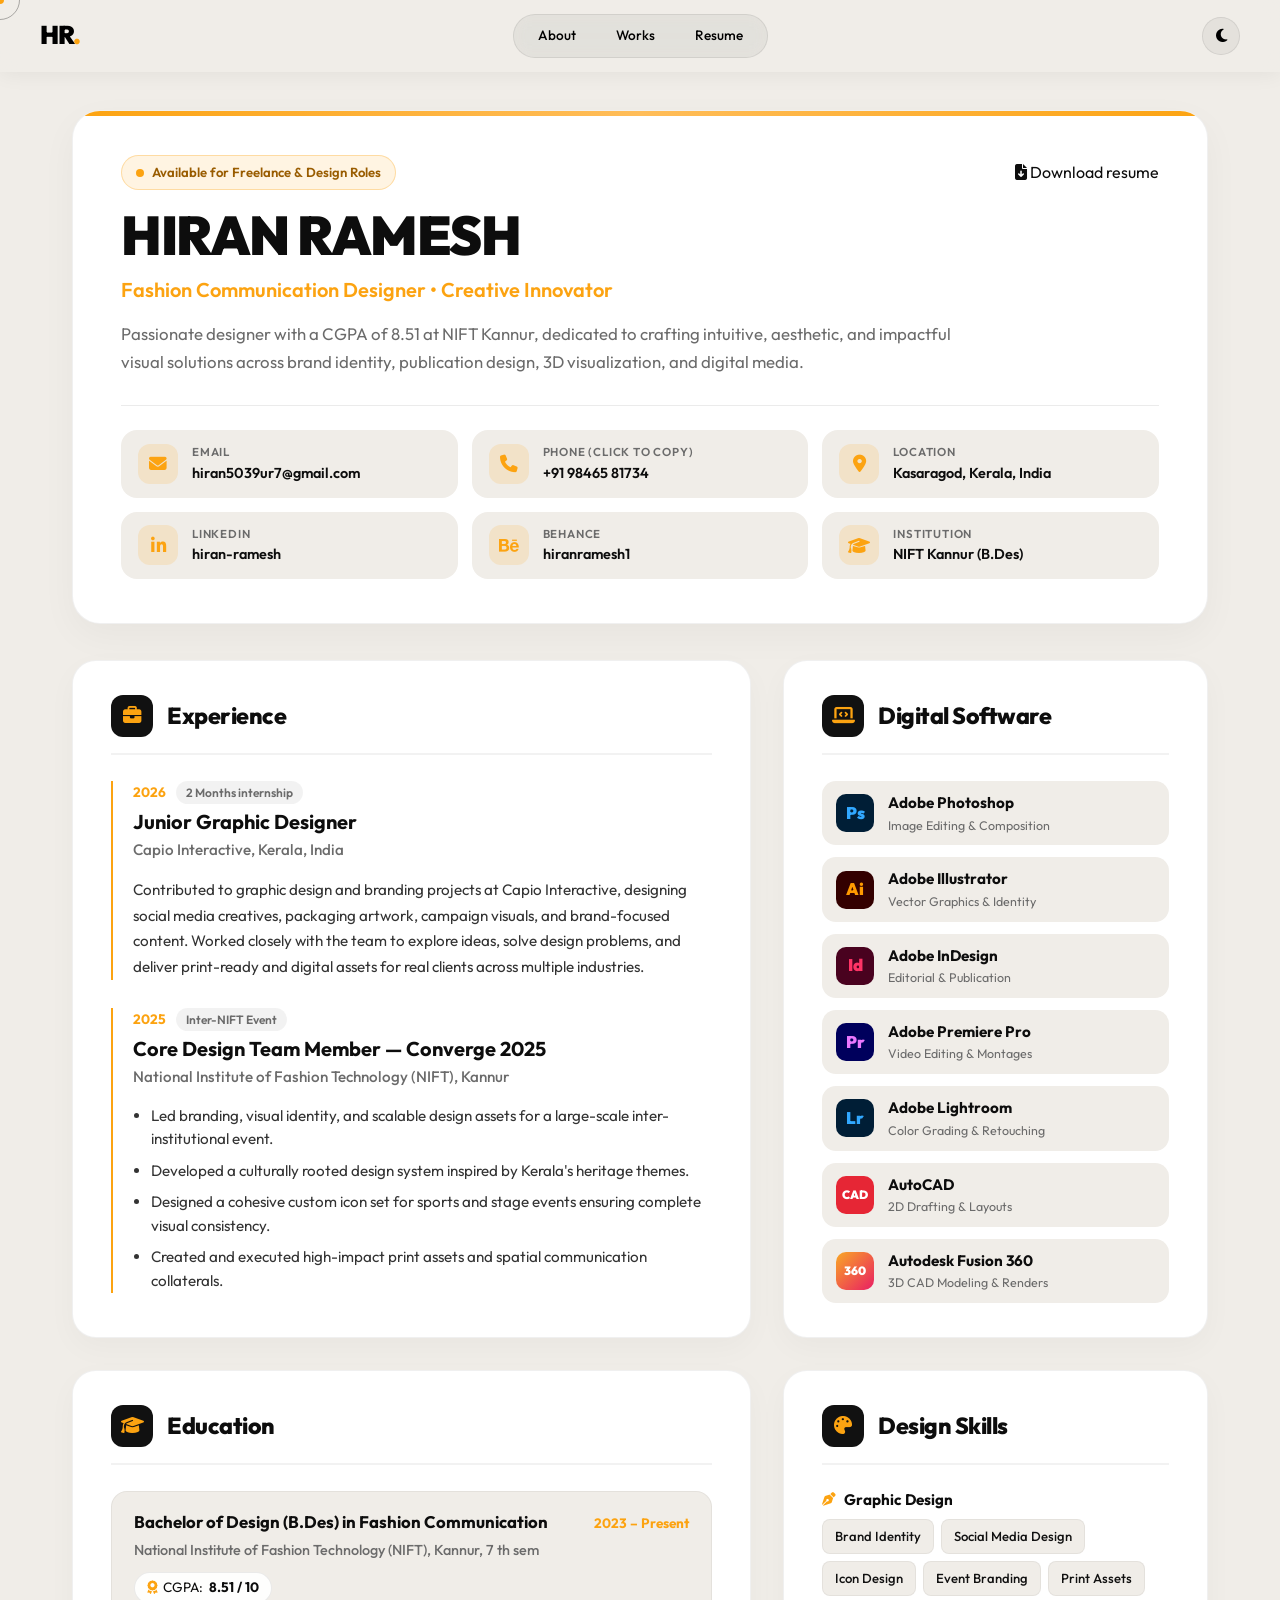
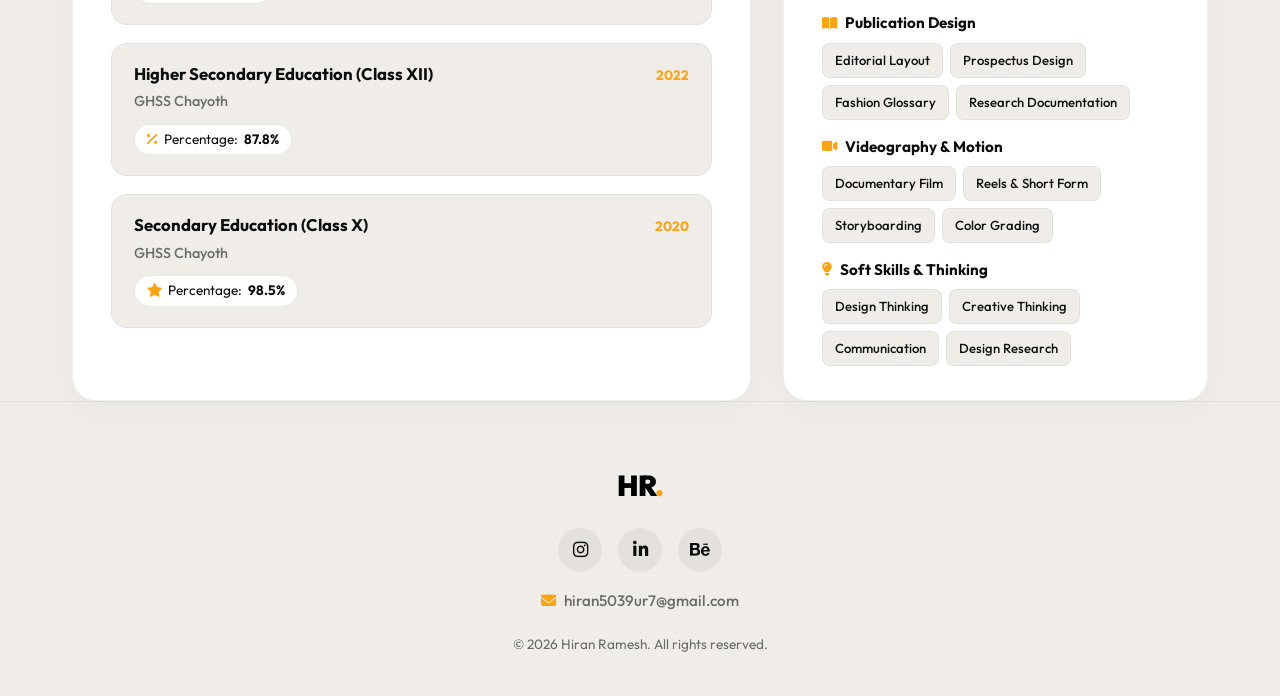
==== resume.html @ 8beea002 "Initial commit: portfolio website" ====
<!DOCTYPE html>
<html lang="en">

<head>
    <meta charset="UTF-8">
    <meta name="viewport" content="width=device-width, initial-scale=1.0">
    <title>Hiran Ramesh | Resume &amp; Curriculum Vitae</title>
    <meta name="description"
        content="Resume of Hiran Ramesh - Fashion Communication Designer, Creative Strategist, and Visual Innovator at NIFT Kannur.">
    <meta name="theme-color" content="#f0ede8">
    <meta property="og:title" content="Hiran Ramesh | Resume &amp; Curriculum Vitae">
    <meta property="og:description"
        content="Portfolio &amp; Resume of Hiran Ramesh, Fashion Communication Designer at NIFT Kannur.">
    <meta property="og:type" content="website">

    <link rel="stylesheet" href="style.css">
    <link rel="preconnect" href="https://fonts.googleapis.com">
    <link rel="preconnect" href="https://fonts.gstatic.com" crossorigin>
    <link href="https://fonts.googleapis.com/css2?family=Outfit:wght@300;400;500;600;700;800;900&display=swap"
        rel="stylesheet">
    <link rel="stylesheet" href="https://cdnjs.cloudflare.com/ajax/libs/font-awesome/6.4.0/css/all.min.css">
    <!-- Theme Initialization (Prevents flash of wrong theme) -->
    <script>
        (function () {
            const savedTheme = localStorage.getItem('portfolio-theme');
            const prefersDark = window.matchMedia && window.matchMedia('(prefers-color-scheme: dark)').matches;
            if (savedTheme === 'dark' || (!savedTheme && prefersDark)) {
                document.documentElement.setAttribute('data-theme', 'dark');
            } else {
                document.documentElement.setAttribute('data-theme', 'light');
            }
        })();
    </script>
</head>

<body class="resume-page-body">
    <!-- Custom Cursor -->
    <div class="cursor-dot" data-cursor-dot></div>
    <div class="cursor-outline" data-cursor-outline></div>

    <!-- Navigation Bar -->
    <nav class="hero-navbar scrolled">
        <div class="hero-nav-inner">
            <a href="index.html" class="logo">HR<span>.</span></a>
            <ul class="hero-nav-links">
                <li><a href="about.html">About</a></li>
                <li><a href="index.html#works">Works</a></li>
                <li><a href="resume.html" class="resume-btn active">Resume</a></li>
            </ul>
            <div class="nav-right-actions">
                <button class="dark-mode-toggle" id="darkModeToggle" aria-label="Toggle dark mode" title="Toggle dark mode">
                    <i class="fa-solid fa-moon"></i>
                </button>
                <button class="hamburger" aria-label="Toggle navigation menu">
                    <span class="bar"></span>
                    <span class="bar"></span>
                    <span class="bar"></span>
                </button>
            </div>
        </div>
    </nav>

    <!-- Main Container -->
    <main class="resume-main-wrapper">
        <div class="container resume-content-container">

            <!-- Header Profile Card -->
            <header class="resume-header-card">
                <div class="resume-header-main">
                    <div class="resume-header-titles">
                        <div class="resume-header-top-row">
                            <div class="resume-status-badge">
                                <span class="pulse-dot"></span> Available for Freelance &amp; Design Roles
                            </div>
                            <a href="Hiran_Ramesh_Resume.pdf" download="Hiran_Ramesh_Resume.pdf" class="btn-resume-action primary" title="Download PDF Version">
                                <i class="fa-solid fa-file-arrow-down"></i> Download resume
                            </a>
                        </div>
                        <h1 class="resume-name">HIRAN RAMESH</h1>
                        <p class="resume-tagline">Fashion Communication Designer &bull; Creative Innovator</p>
                        <p class="resume-bio">
                            Passionate designer with a CGPA of 8.51 at NIFT Kannur, dedicated to crafting intuitive, aesthetic, and impactful visual solutions across brand identity, publication design, 3D visualization, and digital media.
                        </p>
                    </div>

                    <!-- Contact Details Matrix -->
                    <div class="resume-contact-matrix">
                        <a href="mailto:hiran5039ur7@gmail.com" class="resume-contact-item">
                            <div class="contact-item-icon"><i class="fa-solid fa-envelope"></i></div>
                            <div class="contact-item-info">
                                <span class="label">Email</span>
                                <span class="val">hiran5039ur7@gmail.com</span>
                            </div>
                        </a>
                        <div class="resume-contact-item clickable-phone" id="copyPhoneResume" role="button" tabindex="0" title="Click to copy phone number">
                            <div class="contact-item-icon"><i class="fa-solid fa-phone"></i></div>
                            <div class="contact-item-info">
                                <span class="label">Phone (Click to copy)</span>
                                <span class="val">+91 98465 81734</span>
                            </div>
                        </div>
                        <div class="resume-contact-item">
                            <div class="contact-item-icon"><i class="fa-solid fa-location-dot"></i></div>
                            <div class="contact-item-info">
                                <span class="label">Location</span>
                                <span class="val">Kasaragod, Kerala, India</span>
                            </div>
                        </div>
                        <a href="https://www.linkedin.com/in/hiran-ramesh-b603812b6" target="_blank" rel="noopener noreferrer" class="resume-contact-item">
                            <div class="contact-item-icon"><i class="fa-brands fa-linkedin-in"></i></div>
                            <div class="contact-item-info">
                                <span class="label">LinkedIn</span>
                                <span class="val">hiran-ramesh</span>
                            </div>
                        </a>
                        <a href="https://www.behance.net/hiranramesh1" target="_blank" rel="noopener noreferrer" class="resume-contact-item">
                            <div class="contact-item-icon"><i class="fa-brands fa-behance"></i></div>
                            <div class="contact-item-info">
                                <span class="label">Behance</span>
                                <span class="val">hiranramesh1</span>
                            </div>
                        </a>
                        <div class="resume-contact-item">
                            <div class="contact-item-icon"><i class="fa-solid fa-graduation-cap"></i></div>
                            <div class="contact-item-info">
                                <span class="label">Institution</span>
                                <span class="val">NIFT Kannur (B.Des)</span>
                            </div>
                        </div>
                    </div>
                </div>
            </header>

            <!-- Resume Two-Column Grid -->
            <div class="resume-layout-grid">

                <!-- Left / Primary Column -->
                <div class="resume-column-primary">

                    <!-- Experience Section -->
                    <section class="resume-card-block">
                        <div class="resume-block-header">
                            <div class="block-icon"><i class="fa-solid fa-briefcase"></i></div>
                            <h2>Experience</h2>
                        </div>
                        <div class="resume-timeline">

                            <!-- Internship -->
                            <div class="resume-timeline-item">
                                <div class="timeline-meta">
                                    <span class="timeline-date">2026</span>
                                    <span class="timeline-type-pill">2 Months internship</span>
                                </div>
                                <h3 class="timeline-role">Junior Graphic Designer</h3>
                                <div class="timeline-org">Capio Interactive, Kerala, India</div>
                                <p class="timeline-desc">
                                    Contributed to graphic design and branding projects at Capio Interactive, designing social media creatives, packaging artwork, campaign visuals, and brand-focused content. Worked closely with the team to explore ideas, solve design problems, and deliver print-ready and digital assets for real clients across multiple industries.
                                </p>
                            </div>

                            <!-- Converge 2025 -->
                            <div class="resume-timeline-item">
                                <div class="timeline-meta">
                                    <span class="timeline-date">2025</span>
                                    <span class="timeline-type-pill">Inter-NIFT Event</span>
                                </div>
                                <h3 class="timeline-role">Core Design Team Member &mdash; Converge 2025</h3>
                                <div class="timeline-org">National Institute of Fashion Technology (NIFT), Kannur</div>
                                <ul class="timeline-bullets">
                                    <li>Led branding, visual identity, and scalable design assets for a large-scale inter-institutional event.</li>
                                    <li>Developed a culturally rooted design system inspired by Kerala's heritage themes.</li>
                                    <li>Designed a cohesive custom icon set for sports and stage events ensuring complete visual consistency.</li>
                                    <li>Created and executed high-impact print assets and spatial communication collaterals.</li>
                                </ul>
                            </div>

                        </div>
                    </section>


                    <!-- Education Section -->
                    <section class="resume-card-block">
                        <div class="resume-block-header">
                            <div class="block-icon"><i class="fa-solid fa-graduation-cap"></i></div>
                            <h2>Education</h2>
                        </div>
                        <div class="resume-education-list">

                            <!-- Degree -->
                            <div class="resume-edu-item">
                                <div class="edu-top">
                                    <h3 class="edu-degree">Bachelor of Design (B.Des) in Fashion Communication</h3>
                                    <span class="edu-year">2023 &ndash; Present</span>
                                </div>
                                <div class="edu-institute">National Institute of Fashion Technology (NIFT), Kannur, 7 th sem</div>
                                <div class="edu-score-badge">
                                    <i class="fa-solid fa-award"></i> CGPA: <strong>8.51 / 10</strong>
                                </div>
                            </div>

                            <!-- Higher Secondary -->
                            <div class="resume-edu-item">
                                <div class="edu-top">
                                    <h3 class="edu-degree">Higher Secondary Education (Class XII)</h3>
                                    <span class="edu-year">2022</span>
                                </div>
                                <div class="edu-institute">GHSS Chayoth</div>
                                <div class="edu-score-badge">
                                    <i class="fa-solid fa-percent"></i> Percentage: <strong>87.8%</strong>
                                </div>
                            </div>

                            <!-- Secondary -->
                            <div class="resume-edu-item">
                                <div class="edu-top">
                                    <h3 class="edu-degree">Secondary Education (Class X)</h3>
                                    <span class="edu-year">2020</span>
                                </div>
                                <div class="edu-institute">GHSS Chayoth</div>
                                <div class="edu-score-badge">
                                    <i class="fa-solid fa-star"></i> Percentage: <strong>98.5%</strong>
                                </div>
                            </div>

                        </div>
                    </section>

                </div>

                <!-- Right / Secondary Column -->
                <div class="resume-column-secondary">

                    <!-- Digital Software & Tools -->
                    <section class="resume-card-block">
                        <div class="resume-block-header">
                            <div class="block-icon"><i class="fa-solid fa-laptop-code"></i></div>
                            <h2>Digital Software</h2>
                        </div>
                        <div class="software-skills-grid">
                            <div class="software-badge-item">
                                <span class="sw-chip adobe-ps">Ps</span>
                                <div class="sw-meta">
                                    <span class="sw-title">Adobe Photoshop</span>
                                    <span class="sw-sub">Image Editing &amp; Composition</span>
                                </div>
                            </div>
                            <div class="software-badge-item">
                                <span class="sw-chip adobe-ai">Ai</span>
                                <div class="sw-meta">
                                    <span class="sw-title">Adobe Illustrator</span>
                                    <span class="sw-sub">Vector Graphics &amp; Identity</span>
                                </div>
                            </div>
                            <div class="software-badge-item">
                                <span class="sw-chip adobe-id">Id</span>
                                <div class="sw-meta">
                                    <span class="sw-title">Adobe InDesign</span>
                                    <span class="sw-sub">Editorial &amp; Publication</span>
                                </div>
                            </div>
                            <div class="software-badge-item">
                                <span class="sw-chip adobe-pr">Pr</span>
                                <div class="sw-meta">
                                    <span class="sw-title">Adobe Premiere Pro</span>
                                    <span class="sw-sub">Video Editing &amp; Montages</span>
                                </div>
                            </div>
                            <div class="software-badge-item">
                                <span class="sw-chip adobe-lr">Lr</span>
                                <div class="sw-meta">
                                    <span class="sw-title">Adobe Lightroom</span>
                                    <span class="sw-sub">Color Grading &amp; Retouching</span>
                                </div>
                            </div>
                            <div class="software-badge-item">
                                <span class="sw-chip tool-cad">CAD</span>
                                <div class="sw-meta">
                                    <span class="sw-title">AutoCAD</span>
                                    <span class="sw-sub">2D Drafting &amp; Layouts</span>
                                </div>
                            </div>
                            <div class="software-badge-item">
                                <span class="sw-chip tool-fusion">360</span>
                                <div class="sw-meta">
                                    <span class="sw-title">Autodesk Fusion 360</span>
                                    <span class="sw-sub">3D CAD Modeling &amp; Renders</span>
                                </div>
                            </div>
                        </div>
                    </section>

                    <!-- Design Skills & Areas of Expertise -->
                    <section class="resume-card-block">
                        <div class="resume-block-header">
                            <div class="block-icon"><i class="fa-solid fa-palette"></i></div>
                            <h2>Design Skills</h2>
                        </div>
                        
                        <div class="skill-category-group">
                            <h4 class="category-heading"><i class="fa-solid fa-pen-nib"></i> Graphic Design</h4>
                            <div class="category-tags">
                                <span>Brand Identity</span>
                                <span>Social Media Design</span>
                                <span>Icon Design</span>
                                <span>Event Branding</span>
                                <span>Print Assets</span>
                            </div>
                        </div>

                        <div class="skill-category-group">
                            <h4 class="category-heading"><i class="fa-solid fa-book-open"></i> Publication Design</h4>
                            <div class="category-tags">
                                <span>Editorial Layout</span>
                                <span>Prospectus Design</span>
                                <span>Fashion Glossary</span>
                                <span>Research Documentation</span>
                            </div>
                        </div>

                        <div class="skill-category-group">
                            <h4 class="category-heading"><i class="fa-solid fa-video"></i> Videography &amp; Motion</h4>
                            <div class="category-tags">
                                <span>Documentary Film</span>
                                <span>Reels &amp; Short Form</span>
                                <span>Storyboarding</span>
                                <span>Color Grading</span>
                            </div>
                        </div>

                        <div class="skill-category-group">
                            <h4 class="category-heading"><i class="fa-solid fa-lightbulb"></i> Soft Skills &amp; Thinking</h4>
                            <div class="category-tags">
                                <span>Design Thinking</span>
                                <span>Creative Thinking</span>
                                <span>Communication</span>
                                <span>Design Research</span>
                            </div>
                        </div>
                    </section>

                </div>

            </div>

        </div>

    </main>

    <!-- Footer (same as index page) -->
    <footer>
        <div class="container footer-container">
            <div class="footer-logo">HR<span>.</span></div>
            <div class="footer-social">
                <a href="https://www.instagram.com/hiran_r_7?igsh=ZmttM2VwenZwdDdz&utm_source=qr-instagram"
                    target="_blank" rel="noopener noreferrer" aria-label="Instagram"><i
                        class="fa-brands fa-instagram"></i></a>
                <a href="https://www.linkedin.com/in/hiran-ramesh-b603812b6?utm_source=share_via&utm_content=profile&utm_medium=member_ios-linkedin"
                    target="_blank" rel="noopener noreferrer" aria-label="LinkedIn"><i
                        class="fa-brands fa-linkedin-in"></i></a>
                <a href="https://www.behance.net/hiranramesh1" target="_blank" rel="noopener noreferrer"
                    aria-label="Behance"><i class="fa-brands fa-behance"></i></a>
            </div>
            <div class="footer-email">
                <a href="mailto:hiran5039ur7@gmail.com"><i class="fa-solid fa-envelope"></i> hiran5039ur7@gmail.com</a>
            </div>
            <p class="copyright">&copy; 2026 Hiran Ramesh. All rights reserved.</p>
        </div>
    </footer>

    <!-- Copy Phone Toast Notification -->
    <div class="copy-toast" id="copyToast" aria-live="polite">
        <i class="fa-solid fa-check"></i> Number copied!
    </div>

    <!-- Scripts -->
    <script>
        // Custom Cursor Logic
        const cursorDot = document.querySelector('[data-cursor-dot]');
        const cursorOutline = document.querySelector('[data-cursor-outline]');

        if (window.matchMedia("(pointer: fine)").matches) {
            window.addEventListener('mousemove', (e) => {
                const posX = e.clientX;
                const posY = e.clientY;

                if (cursorDot) {
                    cursorDot.style.left = `${posX}px`;
                    cursorDot.style.top = `${posY}px`;
                }

                if (cursorOutline) {
                    cursorOutline.animate({
                        left: `${posX}px`,
                        top: `${posY}px`
                    }, { duration: 400, fill: "forwards" });
                }
            });

            // Hover effect for interactables
            const interactables = document.querySelectorAll('a, button, [role="button"], .resume-edu-item');
            interactables.forEach(link => {
                link.addEventListener('mouseenter', () => {
                    if (cursorOutline) {
                        cursorOutline.style.width = '55px';
                        cursorOutline.style.height = '55px';
                        cursorOutline.style.backgroundColor = 'rgba(252, 163, 17, 0.1)';
                    }
                });
                link.addEventListener('mouseleave', () => {
                    if (cursorOutline) {
                        cursorOutline.style.width = '40px';
                        cursorOutline.style.height = '40px';
                        cursorOutline.style.backgroundColor = 'transparent';
                    }
                });
            });
        }

        // Mobile Hamburger Toggle
        const hamburger = document.querySelector('.hamburger');
        const navLinks = document.querySelector('.hero-nav-links');

        if (hamburger && navLinks) {
            hamburger.addEventListener('click', () => {
                hamburger.classList.toggle('active');
                navLinks.classList.toggle('active');
            });

            document.querySelectorAll('.hero-nav-links a').forEach(n => n.addEventListener('click', () => {
                hamburger.classList.remove('active');
                navLinks.classList.remove('active');
            }));
        }

        // Copy Phone to Clipboard Logic
        (function () {
            const toast = document.getElementById('copyToast');
            const phoneNumber = '+919846581734';
            let toastTimer;

            function showToast() {
                if (!toast) return;
                clearTimeout(toastTimer);
                toast.classList.add('show');
                toastTimer = setTimeout(() => toast.classList.remove('show'), 2200);
            }

            function copyPhone() {
                if (navigator.clipboard && navigator.clipboard.writeText) {
                    navigator.clipboard.writeText(phoneNumber)
                        .then(showToast)
                        .catch(() => fallbackCopy());
                } else {
                    fallbackCopy();
                }
            }

            function fallbackCopy() {
                const ta = document.createElement('textarea');
                ta.value = phoneNumber;
                ta.style.position = 'fixed';
                ta.style.opacity = '0';
                document.body.appendChild(ta);
                ta.select();
                try {
                    document.execCommand('copy');
                    showToast();
                } catch (err) {
                    console.error('Copy failed', err);
                }
                document.body.removeChild(ta);
            }

            const phoneBtn = document.getElementById('copyPhoneResume');
            if (phoneBtn) {
                phoneBtn.addEventListener('click', copyPhone);
                phoneBtn.addEventListener('keydown', e => {
                    if (e.key === 'Enter' || e.key === ' ') {
                        e.preventDefault();
                        copyPhone();
                    }
                });
            }
        })();
    </script>
    <script src="script.js"></script>
</body>

</html>
---- style.css ----
/* --- CSS Variables & Theming --- */
:root {
    /* Colors */
    --bg-color: #f0ede8;
    --bg-secondary: #e8e4dc;
    --bg-tertiary: #dfdad0;

    --primary-color: #fca311;
    --primary-color-hover: #e5940e;

    --text-primary: #0d0d0d;
    --text-secondary: #6b6b6b;

    --border-color: rgba(0, 0, 0, 0.08);
    --card-bg: rgba(255, 255, 255, 0.6);

    /* Hero light palette */
    --hero-bg: #ffffff;
    --hero-text: #000000;
    --hero-muted: #000000;
    --hero-accent: #fca311;

    /* Typography */
    --font-main: 'Outfit', sans-serif;
    --font-heading: 'Outfit', sans-serif;

    /* Transitions */
    --transition: all 0.3s cubic-bezier(0.25, 0.8, 0.25, 1);
}

/* --- Dark Theme Variables --- */
[data-theme="dark"] {
    --bg-color: #0f1013;
    --bg-secondary: #17181e;
    --bg-tertiary: #20222a;

    --primary-color: #fca311;
    --primary-color-hover: #ffb833;

    --text-primary: #f5f5f7;
    --text-secondary: #9ea3ae;

    --border-color: rgba(255, 255, 255, 0.09);
    --card-bg: rgba(23, 24, 30, 0.72);

    /* Hero dark palette */
    --hero-bg: #0f1013;
    --hero-text: #ffffff;
    --hero-muted: #d4d4d8;
    --hero-accent: #fca311;
}

/* --- Base Reset --- */
* {
    margin: 0;
    padding: 0;
    box-sizing: border-box;
}

html {
    font-size: 16px;
    scrollbar-width: thin;
    scrollbar-color: var(--primary-color) rgba(0, 0, 0, 0.08);
}

/* --- Uniform Global Scrollbars --- */
::-webkit-scrollbar {
    width: 10px;
    height: 10px;
}

::-webkit-scrollbar-track {
    background: rgba(0, 0, 0, 0.05);
}

::-webkit-scrollbar-thumb {
    background: rgba(0, 0, 0, 0.22);
    border-radius: 8px;
    border: 2px solid transparent;
    background-clip: padding-box;
    transition: background 0.25s ease;
}

::-webkit-scrollbar-thumb:hover {
    background: var(--primary-color);
}

body {
    background-color: var(--bg-color);
    color: var(--text-primary);
    font-family: var(--font-main);
    line-height: 1.6;
    overflow-x: hidden;
}

ul {
    list-style: none;
}

a {
    text-decoration: none;
    color: inherit;
    transition: var(--transition);
}

/* --- Custom Cursor --- */
.cursor-dot {
    width: 8px;
    height: 8px;
    background-color: var(--primary-color);
    border-radius: 50%;
    position: fixed;
    top: 0;
    left: 0;
    transform: translate(-50%, -50%);
    pointer-events: none;
    z-index: 9999;
    transition: width 0.2s, height 0.2s;
}

.cursor-outline {
    width: 40px;
    height: 40px;
    border: 1px solid rgba(0, 0, 0, 0.3);
    border-radius: 50%;
    position: fixed;
    top: 0;
    left: 0;
    transform: translate(-50%, -50%);
    pointer-events: none;
    z-index: 9998;
    transition: width 0.2s, height 0.2s, background-color 0.2s, border-color 0.2s;
}

/* --- Typography & Utilities --- */
h1,
h2,
h3,
h4 {
    font-family: var(--font-main);
    font-weight: 700;
    line-height: 1.2;
}

.container {
    max-width: 1200px;
    margin: 0 auto;
    padding: 0 2rem;
}

.section-padding {
    padding: 100px 0;
}

.section-header {
    text-align: center;
    margin-bottom: 60px;
    display: flex;
    flex-direction: column;
    align-items: center;
}

.section-title {
    font-size: clamp(3rem, 6vw, 4.5rem);
    font-weight: 900;
    text-transform: uppercase;
    letter-spacing: -2px;
    margin-bottom: 10px;
    line-height: 1;
}

.section-title span {
    color: var(--primary-color);
}

.section-subtitle {
    color: var(--text-secondary);
    font-size: 1.1rem;
    text-transform: uppercase;
    letter-spacing: 2px;
}

/* Buttons */
.btn-primary {
    display: inline-flex;
    align-items: center;
    gap: 10px;
    background-color: var(--primary-color);
    color: #111;
    padding: 16px 32px;
    border-radius: 50px;
    font-weight: 600;
    font-size: 1rem;
    border: none;
    cursor: pointer;
    transition: var(--transition);
}

.btn-primary:hover {
    background-color: var(--primary-color-hover);
    transform: translateY(-3px);
    box-shadow: 0 10px 20px rgba(252, 163, 17, 0.2);
}

.btn-primary-sm {
    background-color: transparent;
    color: var(--primary-color);
    padding: 10px 24px;
    border-radius: 50px;
    border: 2px solid var(--primary-color);
    font-weight: 500;
}

.btn-primary-sm:hover {
    background-color: var(--primary-color);
    color: #111;
}

/* ============================================
   HERO NAVBAR (pill-style, light bg)
   ============================================ */
.hero-navbar {
    position: fixed;
    top: 0;
    width: 100%;
    z-index: 1000;
    padding: 14px 40px;
    display: flex;
    align-items: center;
    justify-content: space-between;
    background: transparent;
    transition: background 0.4s ease, box-shadow 0.4s ease, transform 0.35s ease;
}

.hero-navbar.nav-hidden {
    transform: translateY(-110%);
}

.hero-navbar.scrolled {
    background: var(--bg-color);
    box-shadow: 0 2px 20px rgba(0, 0, 0, 0.08);
}

.hero-nav-inner {
    display: grid;
    grid-template-columns: 1fr auto 1fr;
    align-items: center;
    width: 100%;
    max-width: 1280px;
    margin: 0 auto;
}

/* Logo */
.hero-navbar .logo {
    justify-self: start;
    font-size: 1.6rem;
    font-family: var(--font-main);
    font-weight: 900;
    letter-spacing: -1.5px;
    color: var(--hero-text);
    z-index: 2;
    transition: color 0.3s ease;
}

.hero-navbar .logo span {
    color: var(--hero-accent);
}

/* Pill nav links - centered */
.hero-nav-links {
    justify-self: center;
    display: flex;
    align-items: center;
    gap: 4px;
    list-style: none;
    background: rgba(0, 0, 0, 0.05);
    border: 1px solid var(--border-color);
    border-radius: 50px;
    padding: 4px 6px;
    backdrop-filter: blur(8px);
    -webkit-backdrop-filter: blur(8px);
    transition: background 0.3s ease, border-color 0.3s ease, box-shadow 0.3s ease;
}

.hero-nav-links li a {
    display: block;
    padding: 6px 18px;
    border-radius: 50px;
    font-size: 0.85rem;
    font-weight: 500;
    color: var(--hero-text);
    transition: background 0.25s ease, color 0.25s ease, transform 0.2s ease;
    white-space: nowrap;
}

.hero-nav-links li a:hover {
    background: rgba(0, 0, 0, 0.08);
}

.hero-nav-links li a.active {
    background: var(--hero-text);
    color: var(--hero-bg);
}

/* Right Actions Container */
.nav-right-actions {
    justify-self: end;
    display: flex;
    align-items: center;
    gap: 10px;
}

/* Dark Mode Toggle Button */
.dark-mode-toggle {
    display: inline-flex;
    align-items: center;
    justify-content: center;
    width: 38px;
    height: 38px;
    border-radius: 50%;
    background: rgba(0, 0, 0, 0.05);
    border: 1px solid var(--border-color);
    color: var(--hero-text);
    cursor: pointer;
    font-size: 0.95rem;
    transition: background 0.25s ease, transform 0.25s ease, border-color 0.25s ease, color 0.25s ease, box-shadow 0.25s ease;
    outline: none;
    flex-shrink: 0;
}

.dark-mode-toggle:hover {
    background: rgba(0, 0, 0, 0.1);
    transform: scale(1.08);
    border-color: var(--primary-color);
    color: var(--primary-color);
}

.dark-mode-toggle:active {
    transform: scale(0.95);
}

/* Hamburger (dark on light bg) */
.hamburger {
    display: none;
    cursor: pointer;
    z-index: 1001;
    background: none;
    border: none;
    padding: 8px;
}

.hamburger .bar {
    display: block;
    width: 25px;
    height: 2.5px;
    margin: 5px auto;
    background-color: var(--hero-text);
    border-radius: 4px;
    transition: var(--transition);
}

/* ============================================
   HERO SECTION — MAIN
   ============================================ */
.hero {
    min-height: 100vh;
    background: var(--hero-bg);
    display: flex;
    flex-direction: column;
    align-items: center;
    justify-content: center;
    position: relative;
    overflow: hidden;
    padding: 120px 40px 80px;
}

/* ============================================
   HERO SVG BLOB BACKGROUND
   ============================================ */
#hero-blob-svg {
    position: absolute;
    inset: 0;
    width: 100%;
    height: 100%;
    pointer-events: none;
    z-index: 1;
    opacity: 0;
    transition: opacity 0.15s ease-in, opacity 0.6s ease-out;
}

/* Magnetic Hover Utilities */
[data-magnetic] {
    transition: text-shadow 0.3s ease, box-shadow 0.3s ease;
}

[data-magnetic].magnetic-hover {
    text-shadow: 0 0 20px rgba(0, 0, 0, 0.15);
}

.hero-cta-btn[data-magnetic].magnetic-hover {
    box-shadow: 0 15px 35px rgba(0, 0, 0, 0.15);
}

/* ============================================
   HERO TEXT BLOCK
   ============================================ */
.hero-text-block {
    position: relative;
    z-index: 3;
    text-align: center;
    display: flex;
    flex-direction: column;
    align-items: center;
    gap: 0;
    pointer-events: none;
    mix-blend-mode: difference;
}

.hero-eyebrow {
    font-size: 0.95rem;
    font-weight: 500;
    letter-spacing: 3px;
    text-transform: uppercase;
    color: #ffffff;
    margin-bottom: 10px;
}

.hero-name {
    font-family: var(--font-main);
    font-size: clamp(5rem, 14vw, 13rem);
    font-weight: 900;
    line-height: 0.88;
    letter-spacing: -4px;
    color: #ffffff;
    text-transform: uppercase;
    margin: 0;
    pointer-events: auto;
}

.hero-role {
    font-size: 1rem;
    font-weight: 400;
    color: #ffffff;
    margin-top: 24px;
    letter-spacing: 0.5px;
    pointer-events: auto;
}

.hero-desc {
    font-size: 0.95rem;
    color: #ffffff;
    margin-top: 10px;
    line-height: 1.7;
    pointer-events: auto;
}

.hero-cta-wrap {
    margin-top: 28px;
    pointer-events: auto;
}

.hero-cta-btn {
    display: inline-flex;
    align-items: center;
    gap: 10px;
    background: #ffffff;
    color: #000000;
    padding: 16px 36px;
    border-radius: 50px;
    font-size: 0.95rem;
    font-weight: 600;
    letter-spacing: 0.3px;
    transition: transform 0.25s ease, box-shadow 0.3s ease;
    pointer-events: auto;
}

.hero-cta-btn:hover {
    transform: translateY(-3px);
    box-shadow: 0 14px 32px rgba(0, 0, 0, 0.2);
}

.hero-cta-btn i {
    transition: transform 0.3s ease;
}

.hero-cta-btn:hover i {
    transform: translateX(5px);
}

/* ============================================
   HERO BOTTOM BAR
   ============================================ */
.hero-bottom-bar {
    position: absolute;
    bottom: 30px;
    left: 40px;
    right: 40px;
    display: flex;
    align-items: center;
    justify-content: space-between;
    z-index: 5;
    pointer-events: auto;
    mix-blend-mode: difference;
}

.hero-news {
    display: flex;
    align-items: center;
    gap: 8px;
    font-size: 0.82rem;
    color: #ffffff;
    max-width: 60%;
    overflow: hidden;
}

.news-dot {
    width: 7px;
    height: 7px;
    border-radius: 50%;
    background: #ffffff;
    flex-shrink: 0;
}

.news-label {
    font-weight: 700;
    color: #ffffff;
    white-space: nowrap;
    flex-shrink: 0;
}

.news-text {
    white-space: nowrap;
    overflow: hidden;
    text-overflow: ellipsis;
}

.hero-social-bar {
    display: flex;
    align-items: center;
    gap: 22px;
    flex-shrink: 0;
}

.hero-social-bar a {
    font-size: 0.85rem;
    font-weight: 600;
    color: #ffffff;
    letter-spacing: 0.3px;
    position: relative;
}

/* --- About Section --- */
.about {
    background-color: var(--bg-secondary);
}

.about-grid {
    max-width: 800px;
    margin: 0 auto;
    text-align: center;
    display: flex;
    flex-direction: column;
    align-items: center;
    position: relative; /* For absolute positioned stickers */
}

/* Adobe Stickers */
.adobe-stickers-container {
    position: absolute;
    inset: 0;
    pointer-events: none; /* Let clicks pass through empty areas */
}

.adobe-sticker {
    width: 70px;
    height: 70px;
    position: absolute;
    pointer-events: auto; /* Re-enable for the sticker itself */
    cursor: grab;
    background: #ffffff;
    padding: 6px;
    border-radius: 12px;
    box-shadow: 0 4px 10px rgba(0,0,0,0.25), inset 0 0 0 1px rgba(0,0,0,0.05);
    z-index: 10;
    transition: transform 0.25s cubic-bezier(0.34, 1.56, 0.64, 1), box-shadow 0.25s ease;
    user-select: none;
    -webkit-user-select: none;
    touch-action: none; /* Prevents scroll when dragging on mobile */
}

.adobe-sticker svg {
    width: 100%;
    height: 100%;
    display: block;
    border-radius: 6px;
}

.adobe-sticker.dragging {
    cursor: grabbing;
    /* Scale up and reduce rotation while moving */
    transform: scale(1.15) rotate(0deg) !important;
    box-shadow: 0 16px 32px rgba(0,0,0,0.4), inset 0 0 0 1px rgba(0,0,0,0.05);
    z-index: 100;
    transition: transform 0.1s ease, box-shadow 0.1s ease;
}

.about-text p {
    color: var(--text-secondary);
    font-size: 1.1rem;
    margin-bottom: 25px;
}

.about-cta-wrap {
    margin-top: 15px;
    position: relative;
    z-index: 20; /* Ensure it stays clickable above stickers */
}

.about-cta-btn {
    display: inline-flex;
    align-items: center;
    gap: 10px;
    background: transparent;
    color: var(--text-primary);
    border: 2px solid var(--text-primary);
    padding: 14px 32px;
    border-radius: 50px;
    font-family: var(--font-main);
    font-size: 0.95rem;
    font-weight: 600;
    letter-spacing: 0.3px;
    transition: all 0.25s ease;
    text-decoration: none;
    cursor: pointer;
}

.about-cta-btn:hover {
    background: var(--text-primary);
    color: var(--bg-color);
    transform: translateY(-3px);
    box-shadow: 0 10px 20px rgba(0, 0, 0, 0.1);
}

.about-cta-btn i {
    transition: transform 0.3s ease;
}

.about-cta-btn:hover i {
    transform: translateX(4px);
}

/* --- Portfolio Section --- */
.portfolio {
    padding: 100px 0;
    background-color: var(--bg-color);
}




.portfolio-grid {
    display: grid;
    grid-template-columns: repeat(3, 1fr);
    gap: 24px;
}

@media (min-width: 1280px) {
    .portfolio-grid {
        grid-template-columns: repeat(4, 1fr);
        gap: 20px;
    }
}

.new-card {
    text-decoration: none;
    display: block;
    cursor: pointer;
}

.portfolio-img {
    position: relative;
    border-radius: 14px;
    overflow: hidden;
    aspect-ratio: 16 / 9;
    background-color: var(--bg-tertiary);
    box-shadow: 0 6px 20px rgba(0, 0, 0, 0.08);
    transition: transform 0.35s cubic-bezier(0.25, 0.8, 0.25, 1), box-shadow 0.35s ease;
}

.new-card:hover .portfolio-img {
    transform: translateY(-5px);
    box-shadow: 0 16px 36px rgba(0, 0, 0, 0.18);
}

.portfolio-img img {
    width: 100%;
    height: 100%;
    object-fit: cover;
    display: block;
    transition: transform 0.6s cubic-bezier(0.25, 0.8, 0.25, 1);
}

.new-card:hover .portfolio-img img {
    transform: scale(1.06);
}

.card-overlay {
    position: absolute;
    inset: 0;
    background: linear-gradient(to top, rgba(0, 0, 0, 0.94) 0%, rgba(0, 0, 0, 0.72) 48%, rgba(0, 0, 0, 0.2) 80%, transparent 100%);
    display: flex;
    align-items: flex-end;
    padding: 20px 22px;
    opacity: 0;
    visibility: hidden;
    transition: opacity 0.35s cubic-bezier(0.25, 0.8, 0.25, 1), visibility 0.35s ease;
    pointer-events: none;
}

.card-text-container {
    display: flex;
    flex-direction: column;
    align-items: flex-start;
    width: 100%;
    gap: 6px;
    transform: translateY(12px);
    transition: transform 0.35s cubic-bezier(0.25, 0.8, 0.25, 1);
}

.new-card:hover .card-overlay {
    opacity: 1;
    visibility: visible;
}

.new-card:hover .card-text-container {
    transform: translateY(0);
}

@media (hover: none) {
    .card-overlay {
        opacity: 1;
        visibility: visible;
    }
    .card-text-container {
        transform: translateY(0);
    }
}

.card-title {
    color: #ffffff;
    font-family: var(--font-main);
    font-size: clamp(0.92rem, 1.1vw, 1.08rem);
    font-weight: 800;
    line-height: 1.25;
    text-transform: uppercase;
    margin: 0;
    letter-spacing: -0.2px;
    text-shadow: 0 2px 6px rgba(0, 0, 0, 0.7);
}

.card-desc {
    color: rgba(255, 255, 255, 0.9);
    font-size: clamp(0.74rem, 0.82vw, 0.82rem);
    line-height: 1.4;
    margin: 0;
    max-width: 100%;
    font-weight: 400;
    display: -webkit-box;
    -webkit-line-clamp: 2;
    -webkit-box-orient: vertical;
    overflow: hidden;
    text-shadow: 0 1px 4px rgba(0, 0, 0, 0.7);
}

.load-more-container {
    text-align: center;
    margin-top: 40px;
}

.btn-load-more {
    background-color: #ffffff;
    color: #000000;
    padding: 12px 32px;
    border-radius: 50px;
    font-size: 0.85rem;
    font-weight: 800;
    letter-spacing: 1px;
    text-transform: uppercase;
    border: none;
    cursor: pointer;
    transition: var(--transition);
}

.btn-load-more:hover {
    transform: translateY(-3px);
    box-shadow: 0 10px 20px rgba(255, 255, 255, 0.2);
}

@media (max-width: 900px) {
    .portfolio-grid {
        grid-template-columns: repeat(2, 1fr);
        gap: 16px;
    }
}

@media (max-width: 560px) {
    .portfolio-grid {
        grid-template-columns: 1fr;
        gap: 16px;
    }
}



/* --- Hobbies / Cinema Section --- */
.activities {
    background-color: var(--bg-color);
    position: relative;
    padding: 100px 0;
}

/* Full-width wrapper, no max-width constraint */
.hobbies-full {
    width: 100%;
    padding: 0 40px;
}

.hobbies-full .section-header {
    margin-bottom: 50px;
}

/* ── Ticker keyframes ── */
@keyframes marquee-left {
    from { transform: translateX(0); }
    to   { transform: translateX(-50%); }
}
@keyframes marquee-right {
    from { transform: translateX(-50%); }
    to   { transform: translateX(0); }
}

/* Ticker wrapper — overflow hidden, edge fade */
.movie-ticker-wrap {
    width: 100%;
    overflow: hidden;
    -webkit-mask-image: linear-gradient(to right, transparent 0%, black 6%, black 94%, transparent 100%);
    mask-image: linear-gradient(to right, transparent 0%, black 6%, black 94%, transparent 100%);
    padding: 12px 0;
    cursor: pointer;
    user-select: none;
    -webkit-user-select: none;
}

/* Pause on hover */
.movie-ticker-wrap:hover .movie-ticker {
    animation-play-state: paused;
}

/* Scrolling strip */
.movie-ticker {
    display: flex;
    gap: 16px;
    width: max-content;
    will-change: transform;
    animation: marquee-left 35s linear infinite;
}

/* Row 2 goes right */
.movie-ticker-wrap[data-row-id="gallery-row2"] .movie-ticker {
    animation-name: marquee-right;
    animation-duration: 45s;
}

/* Row gap */
.movie-ticker-wrap + .movie-ticker-wrap {
    margin-top: 16px;
}

/* Movie Cards — portrait format (4:5) */
.movie-card {
    position: relative;
    flex-shrink: 0;
    width: 220px;
    aspect-ratio: 4 / 5;
    border-radius: 16px;
    overflow: hidden;
    cursor: pointer;
    background-color: var(--bg-tertiary);
    box-shadow: 0 8px 24px rgba(0, 0, 0, 0.10);
    contain: paint layout;
    transition: transform 0.35s cubic-bezier(0.25, 0.8, 0.25, 1),
        box-shadow 0.35s ease;
}

.movie-card:hover {
    transform: translateY(-8px) scale(1.03);
    box-shadow: 0 20px 40px rgba(0, 0, 0, 0.18);
}

.movie-card img {
    width: 100%;
    height: 100%;
    object-fit: cover;
    display: block;
    transition: transform 0.5s cubic-bezier(0.25, 0.8, 0.25, 1);
}

.movie-card:hover img {
    transform: scale(1.08);
}





/* Toast notification (used for copying phone number) */
.copy-toast {
    position: fixed;
    bottom: 32px;
    left: 50%;
    transform: translateX(-50%) translateY(20px);
    background: var(--text-primary);
    color: var(--bg-color);
    padding: 12px 24px;
    border-radius: 50px;
    font-size: 0.9rem;
    font-weight: 500;
    display: flex;
    align-items: center;
    gap: 8px;
    z-index: 99999;
    opacity: 0;
    pointer-events: none;
    transition: opacity 0.3s ease, transform 0.3s ease;
    white-space: nowrap;
}

.copy-toast i {
    color: var(--primary-color);
}

.copy-toast.show {
    opacity: 1;
    transform: translateX(-50%) translateY(0);
}

/* --- Animations --- */
.fade-up {
    opacity: 0;
    transform: translateY(30px);
    transition: opacity 0.8s ease, transform 0.8s ease;
}

.fade-up.visible {
    opacity: 1;
    transform: translateY(0);
}

/* --- Responsive Design --- */

/* Tablet */
@media (max-width: 1024px) {
    .hero-navbar {
        padding: 18px 24px;
    }

    .hero-bottom-bar {
        left: 24px;
        right: 24px;
        bottom: 20px;
    }

    .hero-news {
        max-width: 55%;
    }
}

/* Mobile */
@media (max-width: 768px) {

    /* Hero navbar mobile */
    .hero-navbar {
        padding: 16px 20px;
    }

    .hero-nav-inner {
        display: flex;
        justify-content: space-between;
        align-items: center;
    }

    .nav-right-actions {
        display: flex;
        align-items: center;
        gap: 10px;
    }

    .hero-nav-links {
        position: fixed;
        left: -100%;
        top: 0;
        height: 100vh;
        width: 75%;
        max-width: 320px;
        flex-direction: column;
        background: var(--hero-bg);
        border-radius: 0 24px 24px 0;
        padding: 100px 30px 40px;
        gap: 8px;
        transition: left 0.35s cubic-bezier(0.25, 0.8, 0.25, 1);
        box-shadow: 8px 0 40px rgba(0, 0, 0, 0.12);
        z-index: 999;
        border: none;
        backdrop-filter: none;
    }

    .hero-nav-links.active {
        left: 0;
    }

    .hero-nav-links li a {
        font-size: 1.1rem;
        padding: 12px 20px;
    }

    .hamburger {
        display: block;
        z-index: 1002;
    }

    .hamburger.active .bar:nth-child(2) {
        opacity: 0;
    }

    .hamburger.active .bar:nth-child(1) {
        transform: translateY(7px) rotate(45deg);
    }

    .hamburger.active .bar:nth-child(3) {
        transform: translateY(-7px) rotate(-45deg);
    }

    /* Hero section mobile */
    .hero {
        padding: 100px 20px 120px;
    }

    .hero-name {
        letter-spacing: -2px;
    }

    .hero-bottom-bar {
        left: 20px;
        right: 20px;
        bottom: 20px;
        flex-direction: column;
        align-items: flex-start;
        gap: 10px;
    }

    .hero-news {
        max-width: 100%;
    }

    .news-text {
        max-width: 220px;
    }

    .hero-social-bar {
        gap: 16px;
    }

    /* Rest of the page */
    .portfolio-grid {
        grid-template-columns: 1fr;
    }

    .timeline-item {
        width: 100%;
        padding-left: 0;
        padding-right: 0 !important;
        text-align: center !important;
    }

    .timeline-item:nth-child(odd),
    .timeline-item:nth-child(even) {
        align-self: center;
    }

    .timeline-item .timeline-dot,
    .timeline-item:nth-child(odd) .timeline-dot,
    .timeline-item:nth-child(even) .timeline-dot {
        display: none;
    }

    .timeline::before {
        display: none;
    }


    .movie-card {
        width: 160px;
        border-radius: 12px;
    }

    .movie-ticker {
        animation-duration: 22s !important;
    }

    .stats-grid {
        gap: 15px;
    }

    .stat-card {
        padding: 20px 10px;
    }

    .stat-card h3 {
        font-size: 2rem;
    }

    .section-title {
        font-size: 2.5rem;
    }

    .cursor-dot,
    .cursor-outline {
        display: none;
    }

    /* Folder nav mobile */
    .folder-nav {
        bottom: 24px;
        right: 20px;
    }

    .folder-trigger {
        width: 52px;
        height: 52px;
        border-radius: 16px;
    }

    .folder-panel {
        width: 260px;
        padding: 24px 20px 16px;
        bottom: 64px;
    }

    .folder-link {
        padding: 10px 12px;
    }

    .folder-link-text {
        font-size: 0.9rem;
    }
}

/* ============================================
   RESUME PAGE STYLES
   ============================================ */
.resume-page-body {
    background-color: var(--bg-color);
    color: var(--text-primary);
    min-height: 100vh;
}

.resume-main-wrapper {
    padding: 110px 0 0;
}

.resume-page-body .hero-navbar {
    background: rgba(240, 237, 232, 0.94);
    backdrop-filter: blur(12px);
    -webkit-backdrop-filter: blur(12px);
    box-shadow: 0 2px 20px rgba(0, 0, 0, 0.06);
}


/* Header Profile Card */
.resume-header-card {
    background: #ffffff;
    border-radius: 28px;
    padding: 44px 48px;
    margin-bottom: 36px;
    border: 1px solid rgba(0, 0, 0, 0.06);
    box-shadow: 0 12px 36px rgba(0, 0, 0, 0.04);
    position: relative;
    overflow: hidden;
}

.resume-header-card::before {
    content: '';
    position: absolute;
    top: 0;
    left: 0;
    right: 0;
    height: 5px;
    background: linear-gradient(90deg, var(--primary-color), #ffbd59, var(--primary-color));
}

/* Header top row: status badge + download button side by side */
.resume-header-top-row {
    display: flex;
    align-items: center;
    justify-content: space-between;
    flex-wrap: wrap;
    gap: 12px;
    margin-bottom: 16px;
}

.resume-header-top-row .resume-status-badge {
    margin-bottom: 0;
}

.resume-status-badge {
    display: inline-flex;
    align-items: center;
    gap: 8px;
    background: rgba(252, 163, 17, 0.12);
    color: #995c00;
    padding: 6px 14px;
    border-radius: 50px;
    font-size: 0.82rem;
    font-weight: 600;
    margin-bottom: 16px;
    border: 1px solid rgba(252, 163, 17, 0.3);
}

.resume-status-badge .pulse-dot {
    width: 8px;
    height: 8px;
    background-color: var(--primary-color);
    border-radius: 50%;
    animation: pulseDot 1.8s infinite;
}

.resume-name {
    font-size: clamp(2.4rem, 5vw, 3.4rem);
    font-weight: 900;
    letter-spacing: -1.5px;
    color: #0d0d0d;
    line-height: 1.1;
    margin-bottom: 8px;
}

.resume-tagline {
    font-size: 1.25rem;
    font-weight: 600;
    color: var(--primary-color);
    margin-bottom: 14px;
}

.resume-bio {
    font-size: 1.05rem;
    color: var(--text-secondary);
    max-width: 850px;
    line-height: 1.65;
    margin-bottom: 30px;
}

/* Contact Matrix */
.resume-contact-matrix {
    display: grid;
    grid-template-columns: repeat(3, 1fr);
    grid-auto-rows: 1fr;
    gap: 14px;
    padding-top: 24px;
    border-top: 1px solid rgba(0, 0, 0, 0.08);
    align-items: stretch;
}

.resume-contact-item {
    display: flex;
    align-items: center;
    gap: 14px;
    padding: 12px 16px;
    border-radius: 16px;
    background: var(--bg-color);
    border: 1px solid transparent;
    transition: var(--transition);
    height: 100%;
}

.resume-contact-item:hover,
.resume-contact-item.clickable-phone:hover {
    background: #ffffff;
    border-color: rgba(252, 163, 17, 0.4);
    transform: translateY(-2px);
    box-shadow: 0 6px 16px rgba(0, 0, 0, 0.04);
}

.resume-contact-item.clickable-phone {
    cursor: pointer;
}

.contact-item-icon {
    width: 40px;
    height: 40px;
    border-radius: 12px;
    background: rgba(252, 163, 17, 0.15);
    color: var(--primary-color);
    display: flex;
    align-items: center;
    justify-content: center;
    font-size: 1.1rem;
    flex-shrink: 0;
}

.contact-item-info {
    display: flex;
    flex-direction: column;
    overflow: hidden;
}

.contact-item-info .label {
    font-size: 0.72rem;
    text-transform: uppercase;
    letter-spacing: 0.8px;
    color: var(--text-secondary);
    font-weight: 600;
}

.contact-item-info .val {
    font-size: 0.9rem;
    font-weight: 600;
    color: var(--text-primary);
    word-break: break-word;
}

/* Resume Layout Grid */
.resume-layout-grid {
    display: grid;
    grid-template-columns: 1.6fr 1fr;
    gap: 32px;
}

.resume-column-primary,
.resume-column-secondary {
    display: contents;
}

.resume-column-primary > .resume-card-block:nth-child(1) {
    grid-column: 1;
    grid-row: 1;
}

.resume-column-primary > .resume-card-block:nth-child(2) {
    grid-column: 1;
    grid-row: 2;
}

.resume-column-secondary > .resume-card-block:nth-child(1) {
    grid-column: 2;
    grid-row: 1;
}

.resume-column-secondary > .resume-card-block:nth-child(2) {
    grid-column: 2;
    grid-row: 2;
}

.resume-card-block {
    background: #ffffff;
    border-radius: 24px;
    padding: 34px 38px;
    margin-bottom: 0;
    border: 1px solid rgba(0, 0, 0, 0.06);
    box-shadow: 0 10px 30px rgba(0, 0, 0, 0.03);
    transition: var(--transition);
    display: flex;
    flex-direction: column;
}

.resume-card-block:hover {
    box-shadow: 0 16px 40px rgba(0, 0, 0, 0.05);
}

.resume-block-header {
    display: flex;
    align-items: center;
    gap: 14px;
    margin-bottom: 26px;
    padding-bottom: 16px;
    border-bottom: 2px solid rgba(0, 0, 0, 0.05);
}

.resume-block-header .block-icon {
    width: 42px;
    height: 42px;
    border-radius: 12px;
    background: #111;
    color: var(--primary-color);
    display: flex;
    align-items: center;
    justify-content: center;
    font-size: 1.15rem;
}

.resume-block-header h2 {
    font-size: 1.45rem;
    font-weight: 800;
    letter-spacing: -0.5px;
    color: #0d0d0d;
}

/* Timeline (Experience) */
.resume-timeline {
    display: flex;
    flex-direction: column;
    gap: 28px;
}

.resume-timeline-item {
    position: relative;
    padding-left: 20px;
    border-left: 2.5px solid var(--primary-color);
}

.timeline-meta {
    display: flex;
    align-items: center;
    gap: 10px;
    margin-bottom: 6px;
}

.timeline-date {
    font-size: 0.85rem;
    font-weight: 700;
    color: var(--primary-color);
}

.timeline-type-pill {
    background: rgba(0, 0, 0, 0.05);
    color: var(--text-secondary);
    padding: 2px 10px;
    border-radius: 50px;
    font-size: 0.75rem;
    font-weight: 600;
}

.timeline-role {
    font-size: 1.25rem;
    font-weight: 700;
    color: #0d0d0d;
    margin-bottom: 4px;
}

.timeline-org {
    font-size: 0.95rem;
    color: var(--text-secondary);
    font-weight: 500;
    margin-bottom: 14px;
}

.timeline-bullets {
    list-style: disc;
    padding-left: 18px;
    display: flex;
    flex-direction: column;
    gap: 8px;
}

.timeline-bullets li {
    font-size: 0.95rem;
    color: #333333;
    line-height: 1.55;
}

/* New internship-style format */
.timeline-at {
    color: var(--text-secondary);
    font-weight: 500;
    margin: 0 2px;
}

.timeline-date-location {
    display: flex;
    align-items: center;
    gap: 8px;
    font-size: 0.88rem;
    color: var(--text-secondary);
    font-weight: 500;
    margin-bottom: 12px;
}

.timeline-dot-sep {
    opacity: 0.4;
    font-size: 1rem;
}

.timeline-desc {
    font-size: 0.95rem;
    color: #333333;
    line-height: 1.7;
    margin: 0;
}


/* Education List */
.resume-education-list {
    display: flex;
    flex-direction: column;
    gap: 18px;
}

.resume-edu-item {
    background: var(--bg-color);
    border-radius: 16px;
    padding: 20px 22px;
    border: 1px solid rgba(0, 0, 0, 0.05);
    transition: var(--transition);
}

.resume-edu-item:hover {
    background: #ffffff;
    border-color: rgba(252, 163, 17, 0.3);
    transform: translateY(-2px);
    box-shadow: 0 6px 18px rgba(0, 0, 0, 0.04);
}

.edu-top {
    display: flex;
    justify-content: space-between;
    align-items: baseline;
    gap: 10px;
    margin-bottom: 4px;
}

.edu-degree {
    font-size: 1.05rem;
    font-weight: 700;
    color: #0d0d0d;
}

.edu-year {
    font-size: 0.85rem;
    font-weight: 700;
    color: var(--primary-color);
    white-space: nowrap;
}

.edu-institute {
    font-size: 0.9rem;
    color: var(--text-secondary);
    font-weight: 500;
    margin-bottom: 10px;
}

.edu-score-badge {
    display: inline-flex;
    align-items: center;
    gap: 6px;
    background: rgba(255, 255, 255, 0.9);
    padding: 4px 12px;
    border-radius: 50px;
    font-size: 0.85rem;
    color: #0d0d0d;
    border: 1px solid rgba(0, 0, 0, 0.08);
}

.edu-score-badge i {
    color: var(--primary-color);
}

/* Software Skills Grid */
.software-skills-grid {
    display: grid;
    grid-template-columns: 1fr;
    gap: 12px;
}

.software-badge-item {
    display: flex;
    align-items: center;
    gap: 14px;
    padding: 10px 14px;
    border-radius: 14px;
    background: var(--bg-color);
    transition: var(--transition);
}

.software-badge-item:hover {
    background: #ffffff;
    box-shadow: 0 6px 16px rgba(0, 0, 0, 0.04);
    transform: translateX(4px);
}

.sw-chip {
    width: 38px;
    height: 38px;
    border-radius: 10px;
    display: flex;
    align-items: center;
    justify-content: center;
    font-weight: 900;
    font-size: 1.05rem;
    flex-shrink: 0;
    color: #ffffff;
}

.sw-chip.adobe-ps { background: #001e36; color: #31a8ff; }
.sw-chip.adobe-ai { background: #330000; color: #ff9a00; }
.sw-chip.adobe-id { background: #49021f; color: #ff3366; }
.sw-chip.adobe-pr { background: #00005c; color: #ea77ff; }
.sw-chip.adobe-lr { background: #001e36; color: #31a8ff; }
.sw-chip.tool-cad { background: #e62635; font-size: 0.75rem; }
.sw-chip.tool-fusion { background: linear-gradient(135deg, #f9a825, #e91e63); font-size: 0.75rem; }
.sw-chip.tool-canva { background: linear-gradient(135deg, #00c4cc, #7d2ae8); }

.sw-meta {
    display: flex;
    flex-direction: column;
}

.sw-title {
    font-size: 0.95rem;
    font-weight: 700;
    color: #0d0d0d;
}

.sw-sub {
    font-size: 0.78rem;
    color: var(--text-secondary);
}

/* Category Skills */
.skill-category-group {
    margin-bottom: 18px;
}

.skill-category-group:last-child {
    margin-bottom: 0;
}

.category-heading {
    font-size: 0.95rem;
    font-weight: 700;
    color: #0d0d0d;
    display: flex;
    align-items: center;
    gap: 8px;
    margin-bottom: 10px;
}

.category-heading i {
    color: var(--primary-color);
    font-size: 0.85rem;
}

.category-tags {
    display: flex;
    flex-wrap: wrap;
    gap: 7px;
}

.category-tags span {
    background: var(--bg-color);
    color: #111111;
    padding: 6px 12px;
    border-radius: 8px;
    font-size: 0.82rem;
    font-weight: 500;
    border: 1px solid rgba(0, 0, 0, 0.05);
    transition: var(--transition);
}

.category-tags span:hover {
    background: #ffffff;
    border-color: var(--primary-color);
    color: #000000;
}

/* Coursework Pills */
.coursework-pills-wrap {
    display: flex;
    flex-wrap: wrap;
    gap: 8px;
}

.coursework-pill {
    background: var(--bg-color);
    color: #222222;
    padding: 6px 12px;
    border-radius: 50px;
    font-size: 0.82rem;
    font-weight: 500;
    border: 1px solid rgba(0, 0, 0, 0.05);
    transition: var(--transition);
}

.coursework-pill:hover {
    background: #ffffff;
    border-color: var(--primary-color);
    transform: translateY(-2px);
}

/* Hire / Collaboration CTA */
.resume-hire-card {
    background: linear-gradient(135deg, #111111, #1e1e1e);
    color: #ffffff;
    border-radius: 24px;
    padding: 32px 30px;
    text-align: center;
    box-shadow: 0 16px 36px rgba(0, 0, 0, 0.15);
}

.hire-card-icon {
    width: 52px;
    height: 52px;
    border-radius: 16px;
    background: rgba(252, 163, 17, 0.2);
    color: var(--primary-color);
    display: flex;
    align-items: center;
    justify-content: center;
    font-size: 1.4rem;
    margin: 0 auto 16px;
}

.resume-hire-card h3 {
    font-size: 1.4rem;
    font-weight: 800;
    margin-bottom: 8px;
    color: #ffffff;
}

.resume-hire-card p {
    font-size: 0.92rem;
    color: #aaaaaa;
    line-height: 1.55;
    margin-bottom: 22px;
}

.hire-card-buttons {
    display: flex;
    flex-direction: column;
    gap: 10px;
}

.btn-hire {
    display: inline-flex;
    align-items: center;
    justify-content: center;
    gap: 8px;
    padding: 12px 20px;
    border-radius: 50px;
    font-size: 0.92rem;
    font-weight: 600;
    transition: var(--transition);
}

.btn-hire.primary {
    background: var(--primary-color);
    color: #111;
}

.btn-hire.primary:hover {
    background: var(--primary-color-hover);
    transform: translateY(-2px);
    box-shadow: 0 8px 20px rgba(252, 163, 17, 0.35);
}

.btn-hire.secondary {
    background: rgba(255, 255, 255, 0.1);
    color: #ffffff;
    border: 1px solid rgba(255, 255, 255, 0.15);
}

.btn-hire.secondary:hover {
    background: rgba(255, 255, 255, 0.2);
    transform: translateY(-2px);
}

/* ============================================
   RESUME RESPONSIVE BREAKPOINTS
   ============================================ */
@media (max-width: 992px) {
    .resume-layout-grid {
        grid-template-columns: 1fr;
        gap: 24px;
    }

    .resume-column-primary > .resume-card-block,
    .resume-column-secondary > .resume-card-block {
        grid-column: 1 !important;
        grid-row: auto !important;
    }

    .resume-header-card {
        padding: 34px 28px;
    }

    .resume-card-block {
        padding: 28px 24px;
    }

    .software-skills-grid {
        grid-template-columns: repeat(auto-fit, minmax(220px, 1fr));
    }

    .resume-contact-matrix {
        grid-template-columns: repeat(2, 1fr);
    }
}

@media (max-width: 600px) {
    .resume-main-wrapper {
        padding-top: 90px;
    }

    .resume-name {
        font-size: 2.2rem;
    }

    .resume-tagline {
        font-size: 1.05rem;
    }

    .resume-contact-matrix {
        grid-template-columns: 1fr;
    }

    .edu-top {
        flex-direction: column;
        gap: 2px;
    }
}

/* ============================================
   FOOTER STYLES
   ============================================ */
footer {
    padding: 60px 0 40px;
    background: transparent;
    border-top: 1px solid rgba(0, 0, 0, 0.06);
}

.footer-container {
    display: flex;
    flex-direction: column;
    align-items: center;
    gap: 20px;
    text-align: center;
}

.footer-logo {
    font-size: 1.8rem;
    font-family: var(--font-main);
    font-weight: 900;
    letter-spacing: -1.5px;
    color: var(--hero-text);
}

.footer-logo span {
    color: var(--primary-color);
}

.footer-social {
    display: flex;
    align-items: center;
    gap: 16px;
}

.footer-social a {
    width: 44px;
    height: 44px;
    border-radius: 50%;
    background: rgba(0, 0, 0, 0.05);
    display: flex;
    align-items: center;
    justify-content: center;
    color: var(--text-primary);
    font-size: 1.1rem;
    transition: var(--transition);
}

.footer-social a:hover {
    background: var(--primary-color);
    color: #111111;
    transform: translateY(-3px);
    box-shadow: 0 8px 18px rgba(252, 163, 17, 0.25);
}

.footer-email {
    margin-top: -4px;
}

.footer-email a {
    display: inline-flex;
    align-items: center;
    gap: 8px;
    color: var(--text-secondary);
    font-size: 0.95rem;
    font-weight: 500;
    transition: var(--transition);
    text-decoration: none;
}

.footer-email a:hover {
    color: var(--primary-color);
}

.footer-email i {
    color: var(--primary-color);
}

.copyright {
    font-size: 0.85rem;
    color: var(--text-secondary);
}

/* ============================================
   PRINT STYLESHEET (High-Quality CV Print)
   ============================================ */
@media print {
    .hero-navbar,
    .cursor-dot,
    .cursor-outline,
    footer,
    .footer,
    .copy-toast {
        display: none !important;
    }

    body, .resume-page-body {
        background: #ffffff !important;
        color: #000000 !important;
        font-size: 11pt;
    }

    .resume-main-wrapper {
        padding: 0 !important;
    }

    .container, .resume-content-container {
        max-width: 100% !important;
        padding: 0 !important;
        margin: 0 !important;
    }

    .resume-header-card {
        border: none !important;
        box-shadow: none !important;
        padding: 0 0 16pt 0 !important;
        border-bottom: 2pt solid #000000 !important;
        margin-bottom: 16pt !important;
    }

    .resume-header-card::before {
        display: none !important;
    }

    .resume-name {
        font-size: 24pt !important;
        color: #000000 !important;
    }

    .resume-tagline {
        color: #333333 !important;
        font-size: 13pt !important;
    }

    .resume-contact-matrix {
        grid-template-columns: repeat(3, 1fr) !important;
        padding-top: 8pt !important;
        gap: 8pt !important;
    }

    .resume-contact-item {
        background: none !important;
        border: none !important;
        padding: 0 !important;
    }

    .contact-item-icon {
        display: none !important;
    }

    .resume-layout-grid {
        grid-template-columns: 1fr !important;
        gap: 16pt !important;
    }

    .resume-card-block {
        border: none !important;
        box-shadow: none !important;
        padding: 0 !important;
        margin-bottom: 16pt !important;
        page-break-inside: avoid;
    }

    .resume-block-header {
        border-bottom: 1pt solid #000000 !important;
        padding-bottom: 4pt !important;
        margin-bottom: 10pt !important;
    }

    .resume-block-header .block-icon {
        display: none !important;
    }

    .resume-block-header h2 {
        font-size: 14pt !important;
    }

    .resume-edu-item {
        background: none !important;
        border: none !important;
        padding: 0 !important;
        margin-bottom: 10pt !important;
        box-shadow: none !important;
    }

    .edu-score-badge,
    .timeline-type-pill {
        border: 1pt solid #666 !important;
        background: none !important;
        color: #000 !important;
    }

    .category-tags span,
    .coursework-pill {
        border: 0.5pt solid #888 !important;
        background: none !important;
        color: #000 !important;
    }

    a {
        text-decoration: none !important;
        color: #000000 !important;
    }
}

/* ============================================
   LIGHTBOX OVERLAY (Full Scrollable Preview)
   ============================================ */
.lightbox-overlay {
    position: fixed;
    inset: 0;
    z-index: 99999;
    background: rgba(0, 0, 0, 0.94);
    backdrop-filter: blur(14px);
    -webkit-backdrop-filter: blur(14px);
    display: flex;
    align-items: center;
    justify-content: center;
    opacity: 0;
    pointer-events: none;
    transition: opacity 0.35s ease;
    overflow-y: auto;
    overflow-x: hidden;
    scroll-behavior: auto;
    padding: 60px 20px;
    box-sizing: border-box;
    overscroll-behavior: contain;
}

.lightbox-overlay.active {
    opacity: 1;
    pointer-events: auto;
}

/* Scrollable mode — switch to block so overflow-y actually scrolls */
.lightbox-overlay.scrollable {
    display: block;
    padding: 0;
    overflow-y: scroll;
    -webkit-overflow-scrolling: touch;
}


/* Scrollbar styling */
.lightbox-overlay::-webkit-scrollbar {
    width: 8px;
}
.lightbox-overlay::-webkit-scrollbar-track {
    background: rgba(0, 0, 0, 0.5);
}
.lightbox-overlay::-webkit-scrollbar-thumb {
    background: var(--primary-color);
    border-radius: 8px;
}
.lightbox-overlay::-webkit-scrollbar-thumb:hover {
    background: var(--primary-color-hover);
}

/* Scrolling Content Wrapper */
.lightbox-content-wrap {
    max-width: 1100px;
    width: 100%;
    margin: 0 auto;
    padding: 72px 24px 80px;
    box-sizing: border-box;
}


/* Close button — fixed in top-right corner, always reachable while scrolling */
.lightbox-close {
    position: fixed;
    top: 24px;
    right: 28px;
    width: 48px;
    height: 48px;
    border-radius: 50%;
    background: rgba(18, 18, 18, 0.88);
    backdrop-filter: blur(12px);
    -webkit-backdrop-filter: blur(12px);
    color: #ffffff;
    border: 1px solid rgba(255, 255, 255, 0.18);
    font-size: 1.2rem;
    cursor: pointer;
    display: flex;
    align-items: center;
    justify-content: center;
    box-shadow: 0 8px 28px rgba(0, 0, 0, 0.55);
    transition: background 0.25s ease,
                transform 0.3s cubic-bezier(0.34, 1.56, 0.64, 1),
                border-color 0.25s ease,
                box-shadow 0.25s ease;
    z-index: 100010;
    opacity: 0;
    pointer-events: none;
    transform: scale(0.7) rotate(-45deg);
}

.lightbox-overlay.active .lightbox-close {
    opacity: 1;
    pointer-events: auto;
    transform: scale(1) rotate(0deg);
}


.lightbox-close:hover {
    background: var(--primary-color);
    color: #111111;
    border-color: var(--primary-color);
    transform: scale(1.12) rotate(90deg);
    box-shadow: 0 8px 24px rgba(252, 163, 17, 0.45);
}

.lightbox-close:active {
    transform: scale(0.95) rotate(90deg);
}

/* Standard (non-scrollable) image */
.lightbox-img {
    max-width: 100%;
    max-height: 85vh;
    object-fit: contain;
    border-radius: 16px;
    box-shadow: 0 20px 60px rgba(0, 0, 0, 0.6);
    display: block;
    margin: 0 auto;
    transition: transform 0.35s cubic-bezier(0.25, 0.8, 0.25, 1);
}

/* Scrollable mode image — fills full width, natural height */
.lightbox-overlay.scrollable .lightbox-img {
    max-height: none;
    width: 100%;
    height: auto;
    margin: 0 auto;
    display: block;
    border-radius: 16px;
    box-shadow: 0 25px 80px rgba(0, 0, 0, 0.8);
    transform: none;
}

@media (max-width: 768px) {
    .lightbox-content-wrap {
        padding: 64px 12px 60px;
    }
    .lightbox-close {
        top: 16px;
        right: 16px;
        width: 42px;
        height: 42px;
        font-size: 1rem;
    }
}

/* ============================================
   DARK THEME REFINED STYLES & OVERRIDES
   ============================================ */

/* Theme transition for smooth feel */
html.theme-transition,
html.theme-transition *,
html.theme-transition *:before,
html.theme-transition *:after {
    transition: background-color 0.3s ease, border-color 0.3s ease, color 0.3s ease, fill 0.3s ease, stroke 0.3s ease !important;
    transition-delay: 0 !important;
}

/* Global Dark Mode Scrollbars */
[data-theme="dark"] ::-webkit-scrollbar-track {
    background: rgba(255, 255, 255, 0.04);
}

[data-theme="dark"] ::-webkit-scrollbar-thumb {
    background: rgba(255, 255, 255, 0.22);
}

[data-theme="dark"] ::-webkit-scrollbar-thumb:hover {
    background: var(--primary-color);
}

/* Custom Cursor in Dark Mode */
[data-theme="dark"] .cursor-outline {
    border-color: rgba(255, 255, 255, 0.35);
}

/* Navbar in Dark Mode */
[data-theme="dark"] .hero-navbar.scrolled {
    background: rgba(15, 16, 19, 0.88);
    backdrop-filter: blur(14px);
    -webkit-backdrop-filter: blur(14px);
    box-shadow: 0 4px 25px rgba(0, 0, 0, 0.55);
    border-bottom: 1px solid rgba(255, 255, 255, 0.07);
}

[data-theme="dark"] .hero-nav-links {
    background: rgba(255, 255, 255, 0.06);
    border-color: rgba(255, 255, 255, 0.1);
}

[data-theme="dark"] .hero-nav-links li a {
    color: var(--text-primary);
}

[data-theme="dark"] .hero-nav-links li a:hover {
    background: rgba(255, 255, 255, 0.12);
}

[data-theme="dark"] .hero-nav-links li a.active {
    background: #ffffff;
    color: #0f1013;
}

[data-theme="dark"] .dark-mode-toggle {
    background: rgba(255, 255, 255, 0.08);
    border-color: rgba(255, 255, 255, 0.14);
    color: #fca311;
}

[data-theme="dark"] .dark-mode-toggle:hover {
    background: rgba(255, 255, 255, 0.16);
    border-color: #fca311;
    color: #ffb833;
    box-shadow: 0 0 16px rgba(252, 163, 17, 0.35);
}

[data-theme="dark"] .hamburger .bar {
    background-color: var(--hero-text);
}

/* Mobile Nav Drawer in Dark Mode */
@media (max-width: 768px) {
    [data-theme="dark"] .hero-nav-links {
        background: #17181e;
        border-right: 1px solid rgba(255, 255, 255, 0.08);
        box-shadow: 10px 0 40px rgba(0, 0, 0, 0.6);
    }
}

/* Home Page Components in Dark Mode */
[data-theme="dark"] .about-cta-btn {
    border-color: var(--text-primary);
    color: var(--text-primary);
}

[data-theme="dark"] .about-cta-btn:hover {
    background: var(--text-primary);
    color: #0f1013;
}

[data-theme="dark"] .btn-load-more {
    background-color: var(--bg-tertiary);
    color: var(--text-primary);
    border: 1px solid var(--border-color);
}

[data-theme="dark"] .btn-load-more:hover {
    background-color: var(--primary-color);
    color: #111;
    border-color: var(--primary-color);
}

[data-theme="dark"] .filter-btn {
    background: rgba(255, 255, 255, 0.06);
    color: var(--text-secondary);
}

[data-theme="dark"] .filter-btn.active,
[data-theme="dark"] .filter-btn:hover {
    background: var(--primary-color);
    color: #111;
}

[data-theme="dark"] .hero-cta-btn {
    background: #ffffff;
    color: #000000;
    box-shadow: 0 10px 28px rgba(255, 255, 255, 0.12);
}

[data-theme="dark"] .hero-cta-btn:hover {
    background: var(--primary-color);
    color: #111;
    box-shadow: 0 14px 32px rgba(252, 163, 17, 0.35);
}

/* Resume Page in Dark Mode */
[data-theme="dark"] .resume-page-body .hero-navbar {
    background: rgba(15, 16, 19, 0.88);
    box-shadow: 0 4px 20px rgba(0, 0, 0, 0.55);
    border-bottom: 1px solid var(--border-color);
}

[data-theme="dark"] .resume-header-card,
[data-theme="dark"] .resume-card-block {
    background: var(--bg-secondary);
    border-color: var(--border-color);
    box-shadow: 0 12px 36px rgba(0, 0, 0, 0.3);
}

[data-theme="dark"] .resume-name,
[data-theme="dark"] .resume-block-header h2,
[data-theme="dark"] .timeline-role,
[data-theme="dark"] .edu-degree,
[data-theme="dark"] .sw-title,
[data-theme="dark"] .category-heading {
    color: var(--text-primary);
}

[data-theme="dark"] .timeline-bullets li,
[data-theme="dark"] .timeline-desc {
    color: var(--text-secondary);
}

[data-theme="dark"] .resume-status-badge {
    background: rgba(252, 163, 17, 0.16);
    color: var(--primary-color);
    border-color: rgba(252, 163, 17, 0.35);
}

[data-theme="dark"] .resume-contact-item {
    background: var(--bg-tertiary);
    border-color: rgba(255, 255, 255, 0.05);
}

[data-theme="dark"] .resume-contact-item:hover,
[data-theme="dark"] .resume-contact-item.clickable-phone:hover {
    background: #252833;
    border-color: rgba(252, 163, 17, 0.45);
}

[data-theme="dark"] .resume-block-header {
    border-bottom-color: var(--border-color);
}

[data-theme="dark"] .resume-block-header .block-icon {
    background: #222530;
    border: 1px solid var(--border-color);
}

[data-theme="dark"] .edu-score-badge,
[data-theme="dark"] .timeline-type-pill {
    background: rgba(255, 255, 255, 0.08);
    color: var(--text-primary);
    border: 1px solid var(--border-color);
}

[data-theme="dark"] .category-tags span,
[data-theme="dark"] .coursework-pill,
[data-theme="dark"] .interest-tag {
    background: rgba(255, 255, 255, 0.06);
    color: var(--text-primary);
    border: 1px solid var(--border-color);
}

[data-theme="dark"] .category-tags span:hover,
[data-theme="dark"] .coursework-pill:hover {
    background: var(--primary-color);
    color: #111111;
    border-color: var(--primary-color);
}

[data-theme="dark"] .resume-edu-item {
    background: var(--bg-tertiary);
    border-color: rgba(255, 255, 255, 0.06);
    border-bottom-color: var(--border-color);
}

[data-theme="dark"] .resume-edu-item:hover {
    background: #1f2129;
    border-color: rgba(252, 163, 17, 0.4);
    box-shadow: 0 6px 18px rgba(0, 0, 0, 0.25);
}

[data-theme="dark"] .software-badge-item {
    background: var(--bg-tertiary);
}

[data-theme="dark"] .software-badge-item:hover {
    background: #1f2129;
    box-shadow: 0 6px 16px rgba(0, 0, 0, 0.2);
}

[data-theme="dark"] .timeline-item {
    border-bottom-color: var(--border-color);
}

[data-theme="dark"] .btn-resume-action.secondary {
    background: rgba(255, 255, 255, 0.08);
    color: var(--text-primary);
    border-color: var(--border-color);
}

[data-theme="dark"] .btn-resume-action.secondary:hover {
    background: rgba(255, 255, 255, 0.15);
}

/* Software Stickers in Dark Mode */
[data-theme="dark"] .adobe-sticker {
    background: #1f2129;
    box-shadow: 0 4px 14px rgba(0, 0, 0, 0.5), inset 0 0 0 1px rgba(255, 255, 255, 0.1);
}

[data-theme="dark"] .adobe-sticker.dragging {
    box-shadow: 0 16px 32px rgba(0, 0, 0, 0.6), inset 0 0 0 1px rgba(255, 255, 255, 0.15);
}

/* About Page in Dark Mode */
[data-theme="dark"] .portrait-frame {
    border: 6px solid rgba(255, 255, 255, 0.1);
    box-shadow: 0 24px 60px rgba(0, 0, 0, 0.55);
}

[data-theme="dark"] .location-floating-tag {
    background: var(--bg-secondary);
    color: var(--text-primary);
    border-color: var(--border-color);
    box-shadow: 0 12px 30px rgba(0, 0, 0, 0.5);
}

[data-theme="dark"] .about-story-grid {
    background: var(--card-bg);
    border-color: var(--border-color);
    box-shadow: 0 20px 50px rgba(0, 0, 0, 0.4);
}

[data-theme="dark"] .btn-outline-about {
    border-color: rgba(255, 255, 255, 0.2);
    color: var(--text-primary);
}

[data-theme="dark"] .btn-outline-about:hover {
    border-color: var(--primary-color);
    color: var(--primary-color);
    background: rgba(252, 163, 17, 0.12);
}

[data-theme="dark"] .pillar-card {
    background: var(--card-bg);
    border-color: var(--border-color);
}

[data-theme="dark"] .pillar-card:hover {
    background: var(--bg-secondary);
    border-color: rgba(252, 163, 17, 0.4);
    box-shadow: 0 18px 40px rgba(0, 0, 0, 0.35);
}

[data-theme="dark"] .about-cta-card {
    background: #17181e;
    color: var(--text-primary);
    border: 1px solid var(--border-color);
    box-shadow: 0 25px 60px rgba(0, 0, 0, 0.4);
}

[data-theme="dark"] .about-cta-card h2 {
    color: var(--text-primary);
}

[data-theme="dark"] .about-cta-card p {
    color: var(--text-secondary);
}

[data-theme="dark"] .btn-cta-light {
    color: var(--text-primary);
    border-color: rgba(255, 255, 255, 0.25);
}

[data-theme="dark"] .btn-cta-light:hover {
    border-color: #ffffff;
    background: rgba(255, 255, 255, 0.12);
}

[data-theme="dark"] .story-photo-item {
    border-color: rgba(255, 255, 255, 0.1);
}

[data-theme="dark"] .story-highlight-box {
    background: var(--bg-secondary);
    color: var(--text-primary);
}

/* Footer in Dark Mode */
[data-theme="dark"] footer {
    border-top-color: var(--border-color);
}

[data-theme="dark"] .footer-social a {
    background: rgba(255, 255, 255, 0.08);
    color: var(--text-primary);
}

[data-theme="dark"] .footer-social a:hover {
    background: var(--primary-color);
    color: #111111;
}
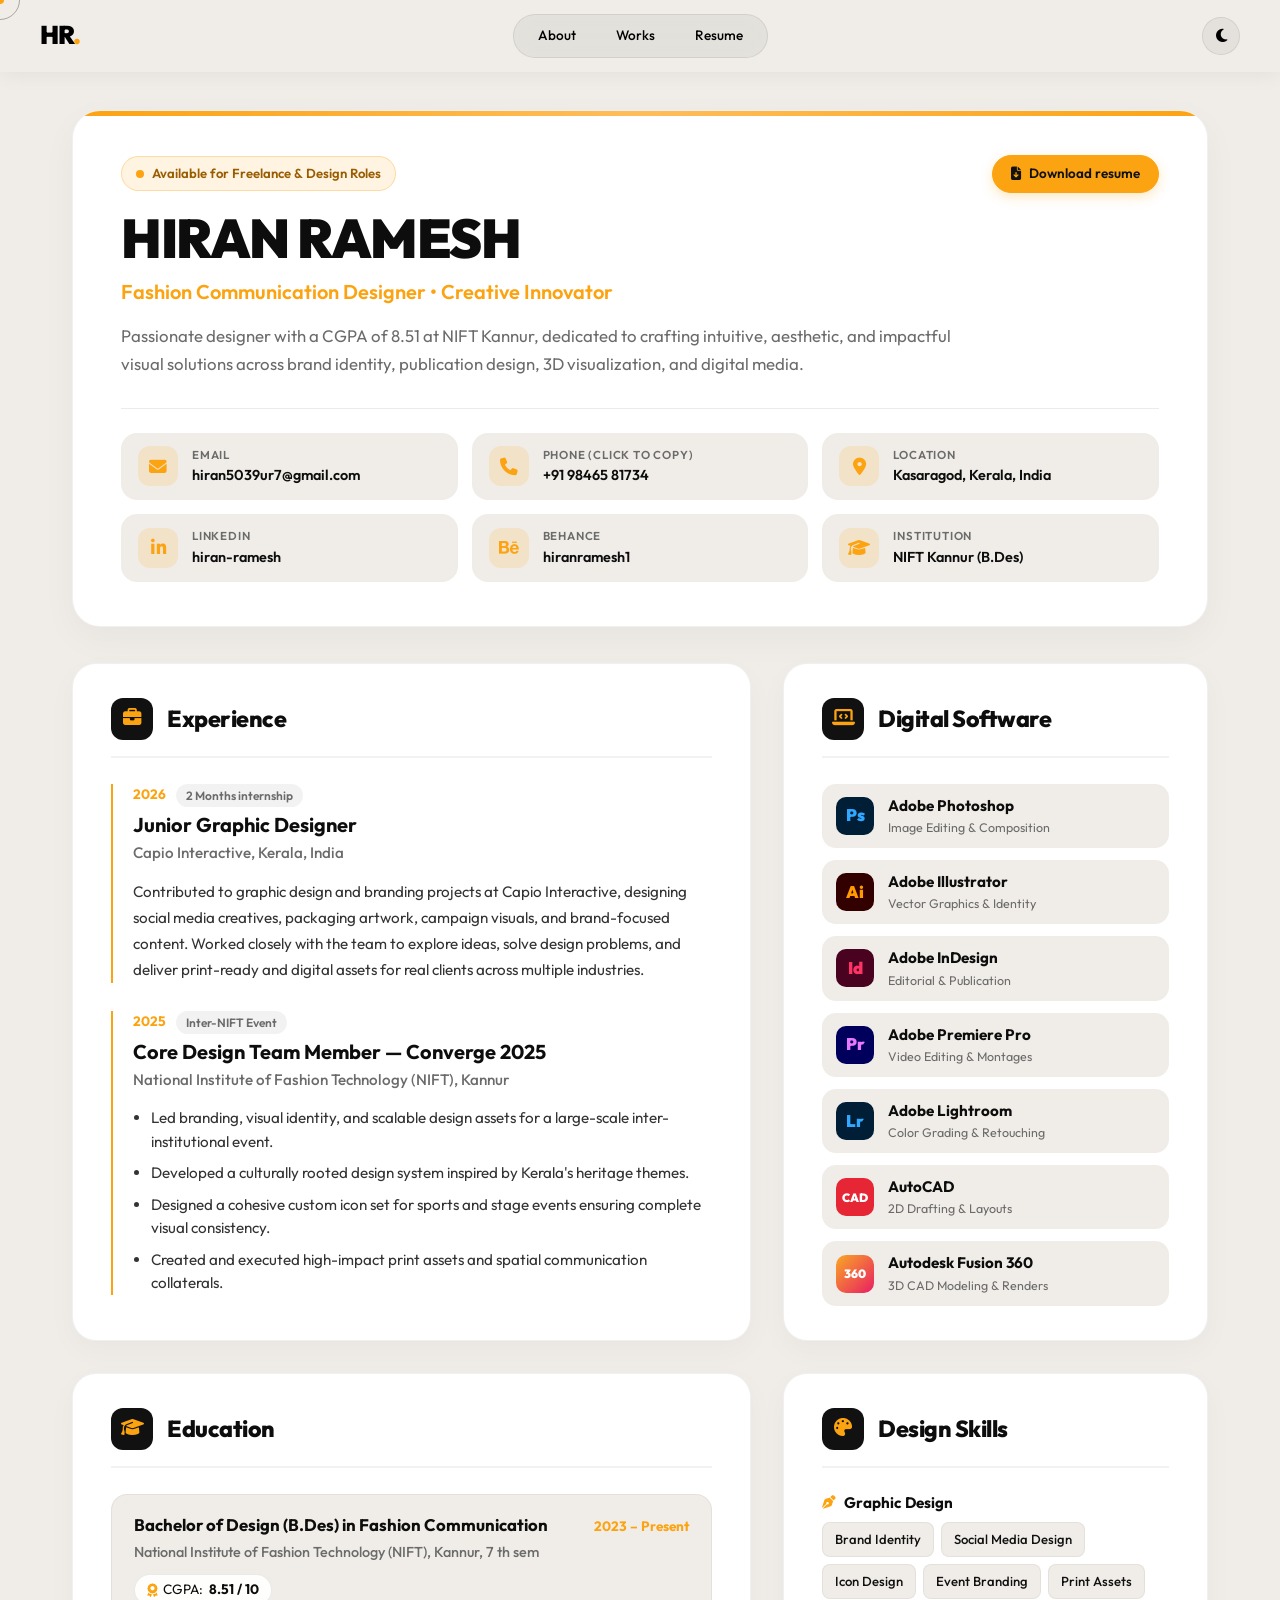
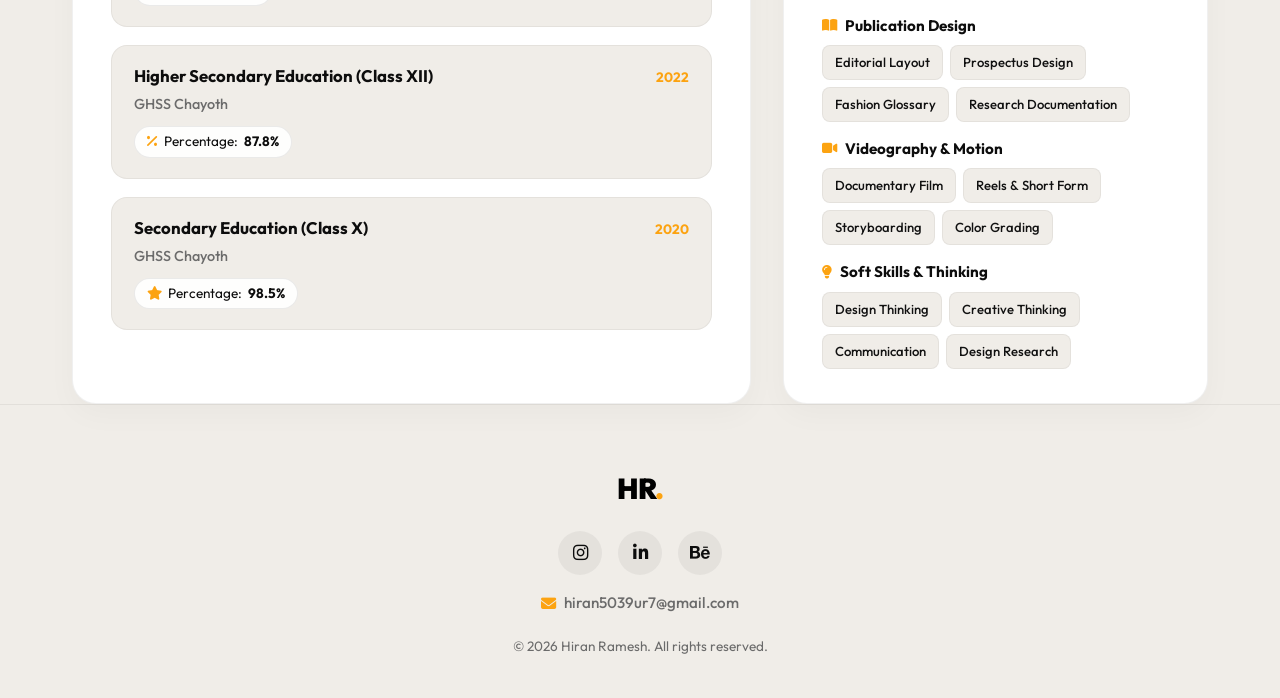
==== commit ae2951df: "Update resume PDF file and add cache buster to download option" ====
--- a/resume.html
+++ b/resume.html
@@ -72,7 +72,7 @@
                             <div class="resume-status-badge">
                                 <span class="pulse-dot"></span> Available for Freelance &amp; Design Roles
                             </div>
-                            <a href="Hiran_Ramesh_Resume.pdf" download="Hiran_Ramesh_Resume.pdf" class="btn-resume-action primary" title="Download PDF Version">
+                            <a href="Hiran_Ramesh_Resume.pdf?v=2" download="Hiran_Ramesh_Resume.pdf" target="_blank" rel="noopener noreferrer" class="btn-resume-action primary" title="Download PDF Version">
                                 <i class="fa-solid fa-file-arrow-down"></i> Download resume
                             </a>
                         </div>
--- a/style.css
+++ b/style.css
@@ -385,7 +385,9 @@
     pointer-events: none;
     z-index: 1;
     opacity: 0;
-    transition: opacity 0.15s ease-in, opacity 0.6s ease-out;
+    transition: opacity 0.3s ease;
+    will-change: transform, opacity;
+    transform: translateZ(0);
 }
 
 /* Magnetic Hover Utilities */
@@ -1045,6 +1047,10 @@
         padding: 100px 20px 120px;
     }
 
+    #hero-blob-svg {
+        opacity: 1 !important;
+    }
+
     .hero-name {
         letter-spacing: -2px;
     }
@@ -1210,6 +1216,32 @@
 
 .resume-header-top-row .resume-status-badge {
     margin-bottom: 0;
+}
+
+.btn-resume-action {
+    display: inline-flex;
+    align-items: center;
+    gap: 8px;
+    padding: 7px 18px;
+    border-radius: 50px;
+    font-size: 0.84rem;
+    font-weight: 600;
+    text-decoration: none;
+    transition: var(--transition);
+    cursor: pointer;
+}
+
+.btn-resume-action.primary {
+    background: var(--primary-color);
+    color: #111111;
+    border: 1px solid var(--primary-color);
+    box-shadow: 0 4px 12px rgba(252, 163, 17, 0.25);
+}
+
+.btn-resume-action.primary:hover {
+    background: var(--primary-color-hover);
+    transform: translateY(-2px);
+    box-shadow: 0 6px 18px rgba(252, 163, 17, 0.35);
 }
 
 .resume-status-badge {
@@ -2410,6 +2442,12 @@
     border-bottom-color: var(--border-color);
 }
 
+[data-theme="dark"] .btn-resume-action.primary {
+    background: var(--primary-color);
+    color: #111111;
+    border-color: var(--primary-color);
+}
+
 [data-theme="dark"] .btn-resume-action.secondary {
     background: rgba(255, 255, 255, 0.08);
     color: var(--text-primary);
